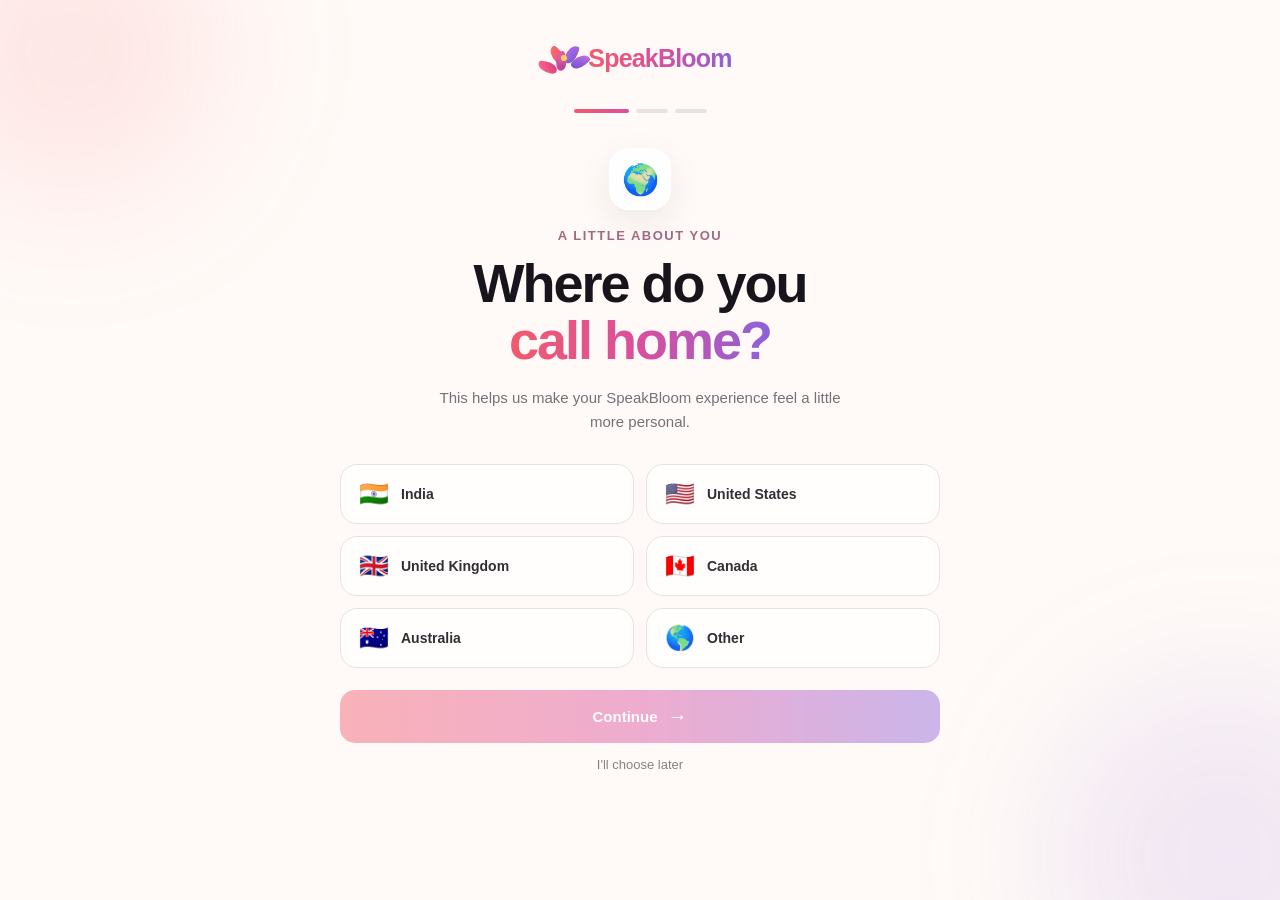
==== country.html @ 7420fda4 "tmprove" ====
<!DOCTYPE html>
<html lang="en">
<head>
    <meta charset="UTF-8">
    <meta name="viewport" content="width=device-width, initial-scale=1.0">

    <title>SpeakBloom | About You</title>

    <link rel="stylesheet" href="country.css">
</head>

<body>

    <!-- Background decoration -->
    <div class="blob blob-one"></div>
    <div class="blob blob-two"></div>

    <main class="onboarding">

        <!-- Brand -->
        <div class="brand">
            <div class="bloom-logo">
                <span class="petal petal-1"></span>
                <span class="petal petal-2"></span>
                <span class="petal petal-3"></span>
                <span class="petal petal-4"></span>
                <span class="petal petal-5"></span>
                <span class="bloom-center"></span>
            </div>

            <span class="brand-name">SpeakBloom</span>
        </div>


        <!-- Progress -->
        <div class="progress-area">
            <span class="active"></span>
            <span></span>
            <span></span>
        </div>


        <!-- Main content -->
        <section class="content">

            <div class="globe">🌍</div>

            <p class="small-heading">A little about you</p>

            <h1>
                Where do you<br>
                <span>call home?</span>
            </h1>

            <p class="description">
                This helps us make your SpeakBloom experience
                feel a little more personal.
            </p>


            <!-- Country options -->
            <div class="countries">

                <button class="country-card" data-country="India">
                    <span class="flag">🇮🇳</span>
                    <span>India</span>
                </button>

                <button class="country-card" data-country="United States">
                    <span class="flag">🇺🇸</span>
                    <span>United States</span>
                </button>

                <button class="country-card" data-country="United Kingdom">
                    <span class="flag">🇬🇧</span>
                    <span>United Kingdom</span>
                </button>

                <button class="country-card" data-country="Canada">
                    <span class="flag">🇨🇦</span>
                    <span>Canada</span>
                </button>

                <button class="country-card" data-country="Australia">
                    <span class="flag">🇦🇺</span>
                    <span>Australia</span>
                </button>

                <button class="country-card" data-country="Other">
                    <span class="flag">🌎</span>
                    <span>Other</span>
                </button>

            </div>


            <!-- Continue -->
            <button id="continueBtn" class="continue-btn" disabled>
                Continue
                <span>→</span>
            </button>

            <button id="laterBtn" class="later-btn">
                I'll choose later
            </button>

        </section>

    </main>


    <script src="country.js"></script>

</body>
</html>
---- country.css ----
/* =========================================
   GENERAL
========================================= */

* {
    margin: 0;
    padding: 0;
    box-sizing: border-box;
}

body {
    min-height: 100vh;
    font-family: Arial, Helvetica, sans-serif;
    background: #fffaf7;
    color: #17151b;
    overflow: hidden;
}


/* =========================================
   BACKGROUND BLOBS
========================================= */

.blob {
    position: fixed;
    border-radius: 50%;
    filter: blur(70px);
    pointer-events: none;
    z-index: 0;
}

.blob-one {
    width: 300px;
    height: 300px;
    background: rgba(241, 91, 108, 0.12);
    top: -100px;
    left: -80px;
}

.blob-two {
    width: 350px;
    height: 350px;
    background: rgba(139, 98, 217, 0.12);
    right: -120px;
    bottom: -130px;
}


/* =========================================
   MAIN
========================================= */

.onboarding {
    position: relative;
    z-index: 1;

    min-height: 100vh;

    display: flex;
    flex-direction: column;
    align-items: center;

    padding: 42px 20px;
}


/* =========================================
   BRAND
========================================= */

.brand {
    display: flex;
    align-items: center;
    gap: 8px;
    margin-bottom: 35px;
}

.brand-name {
    font-size: 25px;
    font-weight: 700;
    letter-spacing: -0.8px;

    background: linear-gradient(
        90deg,
        #f15b6c,
        #d94f9d,
        #8b62d9
    );

    -webkit-background-clip: text;
    -webkit-text-fill-color: transparent;
}


/* =========================================
   BLOOM LOGO
========================================= */

.bloom-logo {
    width: 32px;
    height: 32px;
    position: relative;

    transform: rotate(-8deg);

    animation: bloomFloat 3s infinite ease-in-out;
}

.petal {
    position: absolute;

    width: 11px;
    height: 19px;

    border-radius: 80% 20% 70% 30%;

    transform-origin: bottom center;
}


/* Petal 1 */

.petal-1 {
    left: 10px;
    top: 1px;

    background: linear-gradient(
        145deg,
        #ff766f,
        #ed426c
    );

    transform: rotate(-38deg);
}


/* Petal 2 */

.petal-2 {
    left: 2px;
    top: 7px;

    background: linear-gradient(
        145deg,
        #ff718e,
        #d93678
    );

    transform: rotate(-72deg);
}


/* Petal 3 */

.petal-3 {
    left: 14px;
    top: 3px;

    background: linear-gradient(
        145deg,
        #b16ee8,
        #7651d8
    );

    transform: rotate(28deg);
}


/* Petal 4 */

.petal-4 {
    left: 8px;
    top: 9px;

    background: linear-gradient(
        145deg,
        #f05aa8,
        #a83d9b
    );

    transform: rotate(-5deg);
}


/* Petal 5 */

.petal-5 {
    left: 18px;
    top: 8px;

    background: linear-gradient(
        145deg,
        #c879e8,
        #684bc7
    );

    transform: rotate(58deg);
}


/* Center */

.bloom-center {
    position: absolute;

    width: 6px;
    height: 6px;

    border-radius: 50%;

    background: #ffd36a;

    left: 13px;
    top: 13px;

    box-shadow:
        0 0 7px rgba(255, 211, 106, 0.7);

    z-index: 5;
}


@keyframes bloomFloat {

    0%,
    100% {
        transform: rotate(-8deg) translateY(0);
    }

    50% {
        transform: rotate(-5deg) translateY(-3px);
    }
}


/* =========================================
   PROGRESS
========================================= */

.progress-area {
    display: flex;
    gap: 7px;
    margin-bottom: 35px;
}

.progress-area span {
    width: 32px;
    height: 4px;

    border-radius: 20px;

    background: #eadfe1;
}

.progress-area span.active {
    width: 55px;

    background: linear-gradient(
        90deg,
        #f15b6c,
        #d94f9d
    );
}


/* =========================================
   CONTENT
========================================= */

.content {
    width: 100%;
    max-width: 600px;

    text-align: center;
}


.globe {
    width: 62px;
    height: 62px;

    margin: 0 auto 18px;

    display: flex;
    align-items: center;
    justify-content: center;

    border-radius: 20px;

    background: rgba(255, 255, 255, 0.8);

    box-shadow:
        0 12px 35px rgba(60, 30, 40, 0.08);

    font-size: 30px;

    animation: globeFloat 3s ease-in-out infinite;
}


@keyframes globeFloat {

    0%,
    100% {
        transform: translateY(0);
    }

    50% {
        transform: translateY(-5px);
    }
}


.small-heading {
    color: #a06a80;

    font-size: 13px;
    font-weight: 600;

    letter-spacing: 1.5px;
    text-transform: uppercase;

    margin-bottom: 12px;
}


h1 {
    font-size: clamp(36px, 6vw, 54px);

    line-height: 1.05;

    letter-spacing: -2px;

    margin-bottom: 18px;
}

h1 span {
    background: linear-gradient(
        90deg,
        #f15b6c,
        #d94f9d,
        #8b62d9
    );

    -webkit-background-clip: text;
    -webkit-text-fill-color: transparent;
}


.description {
    max-width: 430px;

    margin: 0 auto 30px;

    color: #777079;

    font-size: 15px;
    line-height: 1.6;
}


/* =========================================
   COUNTRY CARDS
========================================= */

.countries {
    display: grid;

    grid-template-columns: repeat(2, 1fr);

    gap: 12px;

    margin-bottom: 22px;
}


.country-card {
    border: 1px solid #eadfe2;

    background: rgba(255, 255, 255, 0.72);

    border-radius: 17px;

    padding: 15px 18px;

    display: flex;
    align-items: center;

    gap: 12px;

    font-size: 14px;
    font-weight: 600;

    color: #332d34;

    cursor: pointer;

    transition:
        transform 0.25s ease,
        border-color 0.25s ease,
        box-shadow 0.25s ease,
        background 0.25s ease;
}


.country-card:hover {
    transform: translateY(-3px);

    border-color: #e08aa5;

    box-shadow:
        0 10px 25px rgba(217, 79, 157, 0.10);
}


.country-card.selected {
    border-color: #d94f9d;

    background: linear-gradient(
        135deg,
        rgba(241, 91, 108, 0.08),
        rgba(139, 98, 217, 0.08)
    );

    box-shadow:
        0 8px 25px rgba(217, 79, 157, 0.13);
}


.flag {
    font-size: 24px;
}


/* =========================================
   CONTINUE BUTTON
========================================= */

.continue-btn {
    width: 100%;

    border: none;

    padding: 15px 20px;

    border-radius: 15px;

    background: linear-gradient(
        90deg,
        #f15b6c,
        #d94f9d,
        #8b62d9
    );

    color: white;

    font-size: 15px;
    font-weight: 700;

    cursor: pointer;

    display: flex;
    justify-content: center;
    align-items: center;

    gap: 10px;

    box-shadow:
        0 12px 25px rgba(217, 79, 157, 0.20);

    transition:
        transform 0.25s ease,
        box-shadow 0.25s ease,
        opacity 0.25s ease;
}


.continue-btn:hover:not(:disabled) {
    transform: translateY(-2px);

    box-shadow:
        0 16px 30px rgba(217, 79, 157, 0.27);
}


.continue-btn:disabled {
    opacity: 0.45;
    cursor: not-allowed;
    box-shadow: none;
}


.continue-btn span {
    font-size: 20px;
}


/* =========================================
   LATER BUTTON
========================================= */

.later-btn {
    margin-top: 14px;

    border: none;

    background: transparent;

    color: #8d7f87;

    font-size: 13px;

    cursor: pointer;

    transition: color 0.2s ease;
}


.later-btn:hover {
    color: #d94f9d;
}


/* =========================================
   MOBILE
========================================= */

@media (max-width: 500px) {

    .onboarding {
        padding-top: 28px;
    }

    .brand {
        margin-bottom: 25px;
    }

    .progress-area {
        margin-bottom: 28px;
    }

    h1 {
        font-size: 38px;
    }

    .description {
        font-size: 14px;
    }

    .countries {
        gap: 9px;
    }

    .country-card {
        padding: 13px 12px;
        font-size: 13px;
    }

    .flag {
        font-size: 21px;
    }
}
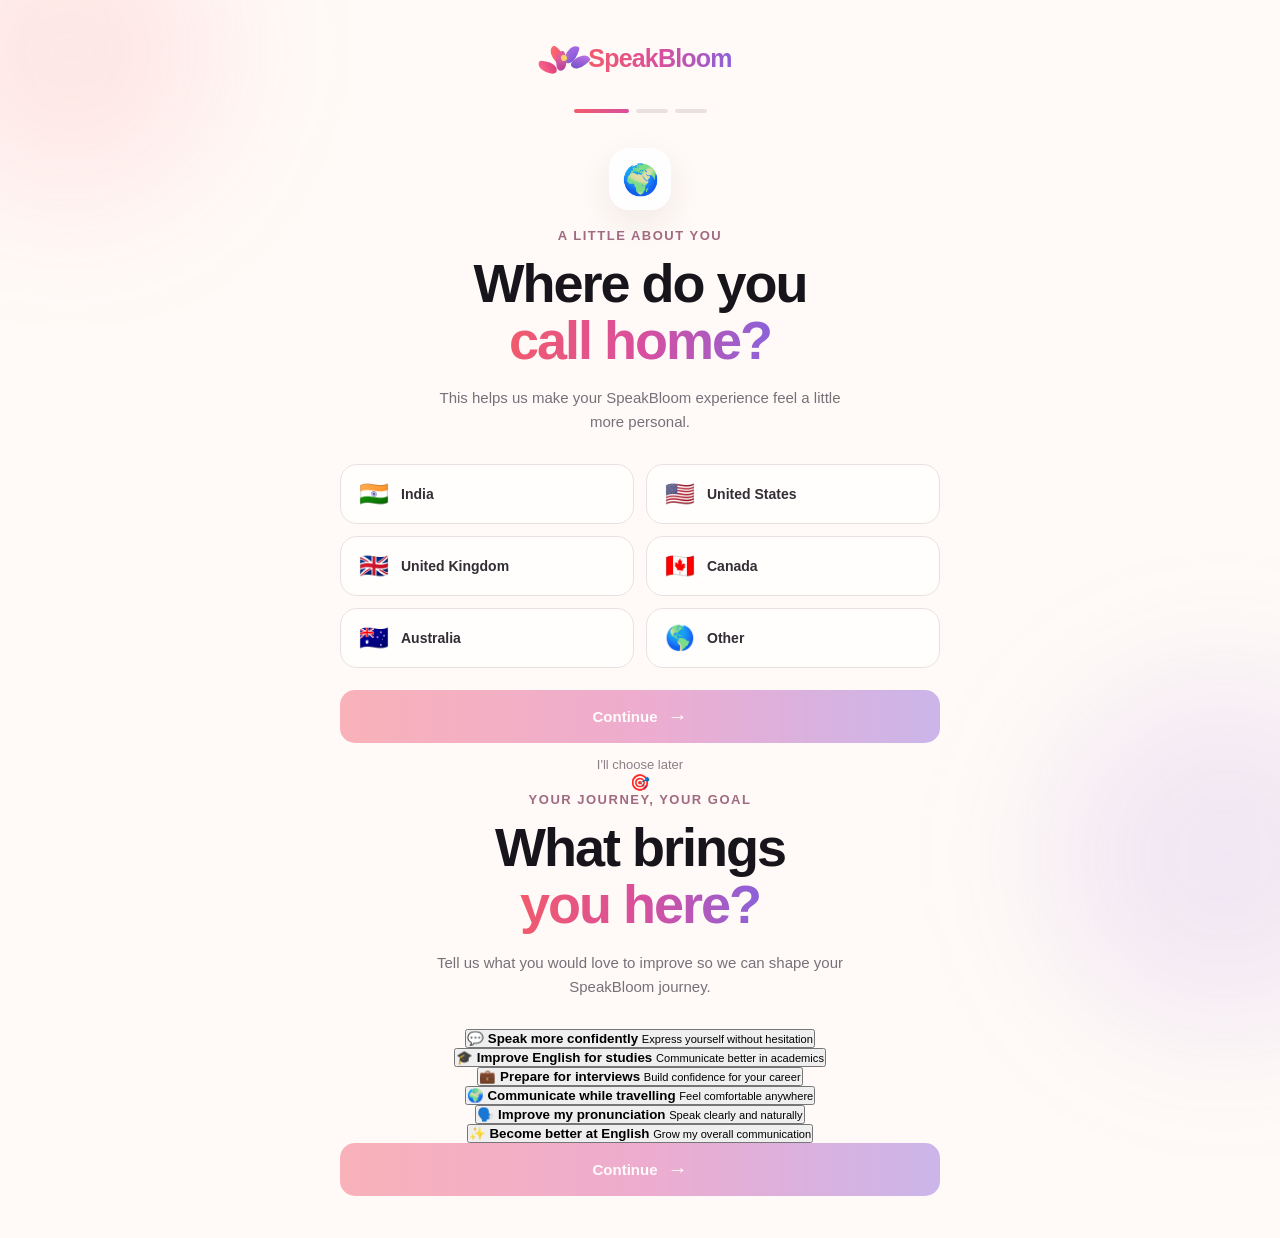
==== commit 78aefa0b: "WORKING...." ====
--- a/country.html
+++ b/country.html
@@ -41,7 +41,7 @@
 
 
         <!-- Main content -->
-        <section class="content">
+        <!-- <section class="content">
 
             <div class="globe">🌍</div>
 
@@ -58,7 +58,6 @@
             </p>
 
 
-            <!-- Country options -->
             <div class="countries">
 
                 <button class="country-card" data-country="India">
@@ -94,7 +93,6 @@
             </div>
 
 
-            <!-- Continue -->
             <button id="continueBtn" class="continue-btn" disabled>
                 Continue
                 <span>→</span>
@@ -104,7 +102,180 @@
                 I'll choose later
             </button>
 
-        </section>
+        </section> -->
+
+        <section class="content">
+
+    <!-- =========================
+         PAGE 1 : COUNTRY
+    ========================== -->
+
+
+    <section class="content">
+
+    <!-- =========================
+         PAGE 1 : COUNTRY
+    ========================== -->
+
+    <div id="countryStage">
+
+        <div class="globe">🌍</div>
+
+        <p class="small-heading">
+            A little about you
+        </p>
+
+        <h1>
+            Where do you<br>
+            <span>call home?</span>
+        </h1>
+
+        <p class="description">
+            This helps us make your SpeakBloom experience
+            feel a little more personal.
+        </p>
+
+        <div class="countries">
+
+            <button class="country-card" data-country="India">
+                <span class="flag">🇮🇳</span>
+                <span>India</span>
+            </button>
+
+            <button class="country-card" data-country="United States">
+                <span class="flag">🇺🇸</span>
+                <span>United States</span>
+            </button>
+
+            <button class="country-card" data-country="United Kingdom">
+                <span class="flag">🇬🇧</span>
+                <span>United Kingdom</span>
+            </button>
+
+            <button class="country-card" data-country="Canada">
+                <span class="flag">🇨🇦</span>
+                <span>Canada</span>
+            </button>
+
+            <button class="country-card" data-country="Australia">
+                <span class="flag">🇦🇺</span>
+                <span>Australia</span>
+            </button>
+
+            <button class="country-card" data-country="Other">
+                <span class="flag">🌎</span>
+                <span>Other</span>
+            </button>
+
+        </div>
+
+        <button id="continueBtn" class="continue-btn" disabled>
+            Continue
+            <span>→</span>
+        </button>
+
+        <button id="laterBtn" class="later-btn">
+            I'll choose later
+        </button>
+
+    </div>
+
+
+    <!-- =========================
+         PAGE 2 : GOAL
+    ========================== -->
+
+    <div id="goalStage" class="goal-stage">
+
+        <!-- Emoji comes first -->
+        <div class="goal-emoji" id="goalEmoji">
+            🎯
+        </div>
+
+        <!-- Text appears after emoji -->
+        <div class="goal-text" id="goalText">
+
+            <p class="small-heading">
+                Your journey, your goal
+            </p>
+
+            <h1>
+                What brings<br>
+                <span>you here?</span>
+            </h1>
+
+            <p class="description">
+                Tell us what you would love to improve
+                so we can shape your SpeakBloom journey.
+            </p>
+
+        </div>
+
+
+        <!-- Options -->
+        <div class="goal-options">
+
+            <button class="goal-card">
+                <span class="goal-icon">💬</span>
+                <span>
+                    <strong>Speak more confidently</strong>
+                    <small>Express yourself without hesitation</small>
+                </span>
+            </button>
+
+            <button class="goal-card">
+                <span class="goal-icon">🎓</span>
+                <span>
+                    <strong>Improve English for studies</strong>
+                    <small>Communicate better in academics</small>
+                </span>
+            </button>
+
+            <button class="goal-card">
+                <span class="goal-icon">💼</span>
+                <span>
+                    <strong>Prepare for interviews</strong>
+                    <small>Build confidence for your career</small>
+                </span>
+            </button>
+
+            <button class="goal-card">
+                <span class="goal-icon">🌍</span>
+                <span>
+                    <strong>Communicate while travelling</strong>
+                    <small>Feel comfortable anywhere</small>
+                </span>
+            </button>
+
+            <button class="goal-card">
+                <span class="goal-icon">🗣️</span>
+                <span>
+                    <strong>Improve my pronunciation</strong>
+                    <small>Speak clearly and naturally</small>
+                </span>
+            </button>
+
+            <button class="goal-card">
+                <span class="goal-icon">✨</span>
+                <span>
+                    <strong>Become better at English</strong>
+                    <small>Grow my overall communication</small>
+                </span>
+            </button>
+
+        </div>
+
+
+        <!-- Page 2 Continue -->
+        <button id="goalContinue" class="continue-btn goal-continue" disabled>
+            Continue
+            <span>→</span>
+        </button>
+
+    </div>
+
+</section>
+
 
     </main>
 
--- a/country.css
+++ b/country.css
@@ -13,7 +13,8 @@
     font-family: Arial, Helvetica, sans-serif;
     background: #fffaf7;
     color: #17151b;
-    overflow: hidden;
+    overflow-x: hidden;
+    overflow-y: auto ;
 }
 
 
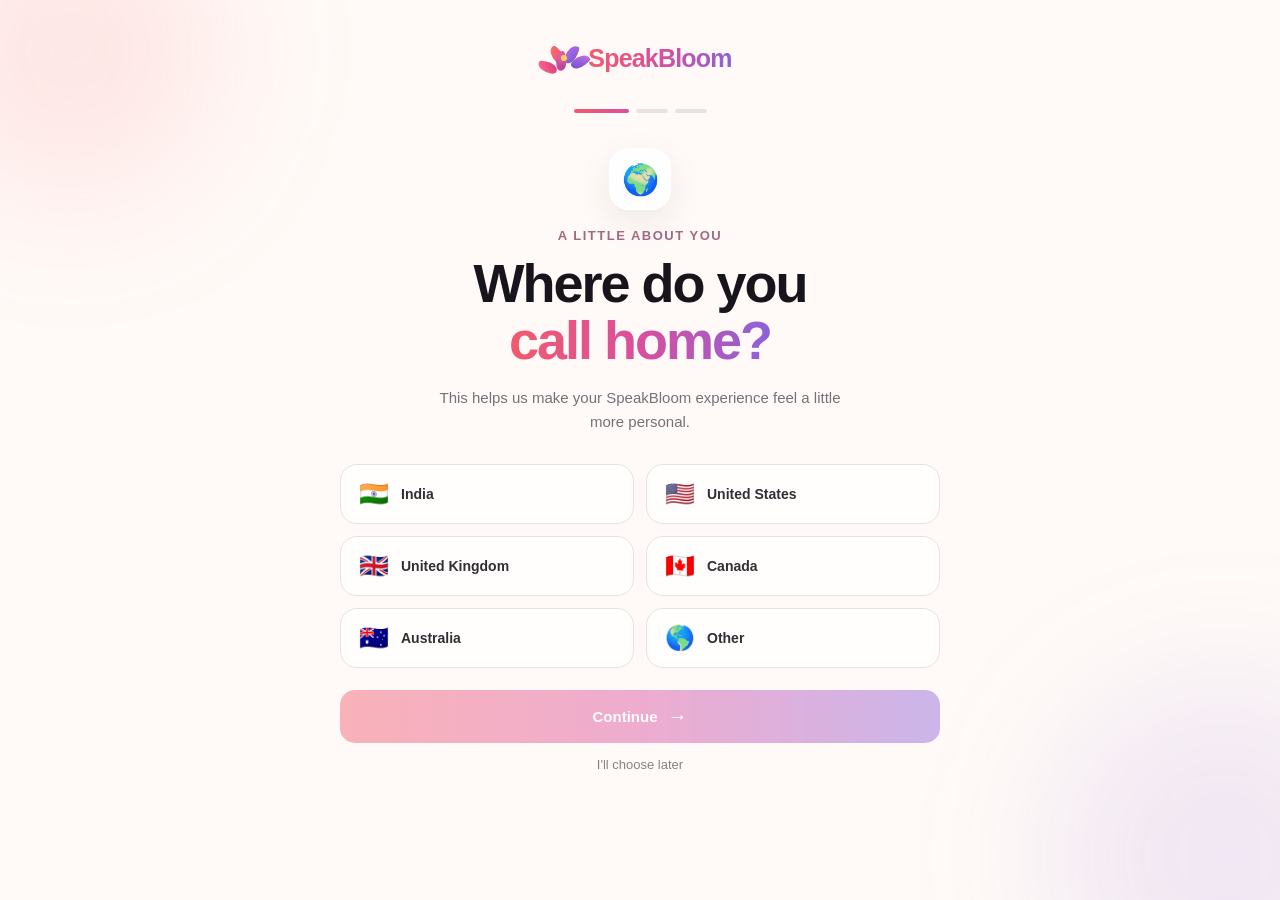
==== commit f872f323: "collide promblem solved" ====
--- a/country.html
+++ b/country.html
@@ -104,7 +104,7 @@
 
         </section> -->
 
-        <section class="content">
+        <!-- <section class="content"> -->
 
     <!-- =========================
          PAGE 1 : COUNTRY
--- a/country.css
+++ b/country.css
@@ -87,9 +87,11 @@
         #d94f9d,
         #8b62d9
     );
-
-    -webkit-background-clip: text;
-    -webkit-text-fill-color: transparent;
+    background-clip: text;
+-webkit-background-clip: text;
+
+color: transparent;
+-webkit-text-fill-color: transparent;
 }
 
 
@@ -343,8 +345,11 @@
         #8b62d9
     );
 
-    -webkit-background-clip: text;
-    -webkit-text-fill-color: transparent;
+    background-clip: text;
+-webkit-background-clip: text;
+
+color: transparent;
+-webkit-text-fill-color: transparent;
 }
 
 
@@ -521,6 +526,143 @@
     color: #d94f9d;
 }
 
+/* =========================================
+   PAGE 1 AND PAGE 2 VISIBILITY
+========================================= */
+
+#countryStage {
+    display: block;
+}
+
+#goalStage {
+    display: none;
+    width: 100%;
+    max-width: 600px;
+}
+
+/* =========================================
+   GOAL PAGE
+========================================= */
+
+.goal-emoji {
+    width: 62px;
+    height: 62px;
+    margin: 0 auto 20px;
+    display: flex;
+    align-items: center;
+    justify-content: center;
+    border-radius: 20px;
+    background: white;
+    font-size: 30px;
+    box-shadow: 0 12px 35px rgba(60, 30, 40, 0.08);
+    opacity: 0;
+    transform: translateY(10px) scale(0.8);
+    transition: opacity 0.35s ease, transform 0.35s ease;
+}
+
+.goal-emoji.show {
+    opacity: 1;
+    transform: translateY(0) scale(1);
+}
+
+.goal-text {
+    opacity: 0;
+    transform: translateY(10px);
+    transition: opacity 0.35s ease, transform 0.35s ease;
+}
+
+.goal-text.show {
+    opacity: 1;
+    transform: translateY(0);
+}
+
+.goal-options {
+    display: flex;
+    flex-direction: column;
+    gap: 10px;
+    width: 100%;
+    margin-top: 24px;
+}
+
+.goal-card {
+    width: 100%;
+    min-height: 62px;
+    padding: 10px 14px;
+    display: flex;
+    align-items: center;
+    gap: 13px;
+    border: 1px solid #eadfe2;
+    border-radius: 16px;
+    background: rgba(255, 255, 255, 0.8);
+    color: #332d34;
+    font-family: inherit;
+    text-align: left;
+    cursor: pointer;
+
+    opacity: 0;
+    transform: translateY(8px);
+
+    transition:
+        opacity 0.3s ease,
+        transform 0.3s ease,
+        border-color 0.2s ease,
+        background 0.2s ease,
+        box-shadow 0.2s ease;
+}
+
+.goal-card.show {
+    opacity: 1;
+    transform: translateY(0);
+}
+
+.goal-card .goal-icon {
+    flex: 0 0 42px;
+    width: 42px;
+    height: 42px;
+    display: flex;
+    align-items: center;
+    justify-content: center;
+    border-radius: 12px;
+    background: #fff;
+    font-size: 20px;
+}
+
+.goal-card > span:not(.goal-icon) {
+    flex: 1;
+    min-width: 0;
+}
+
+.goal-card strong {
+    display: block;
+    font-size: 13px;
+    line-height: 1.3;
+    margin-bottom: 3px;
+}
+
+.goal-card small {
+    display: block;
+    color: #8a7e85;
+    font-size: 11px;
+    line-height: 1.4;
+}
+
+.goal-card:hover {
+    border-color: #d94f9d;
+}
+
+.goal-card.selected {
+    border-color: #d94f9d;
+    background: linear-gradient(
+        135deg,
+        rgba(241, 91, 108, 0.1),
+        rgba(139, 98, 217, 0.1)
+    );
+    box-shadow: 0 8px 22px rgba(217, 79, 157, 0.12);
+}
+
+.goal-continue {
+    margin-top: 18px;
+}
 
 /* =========================================
    MOBILE
